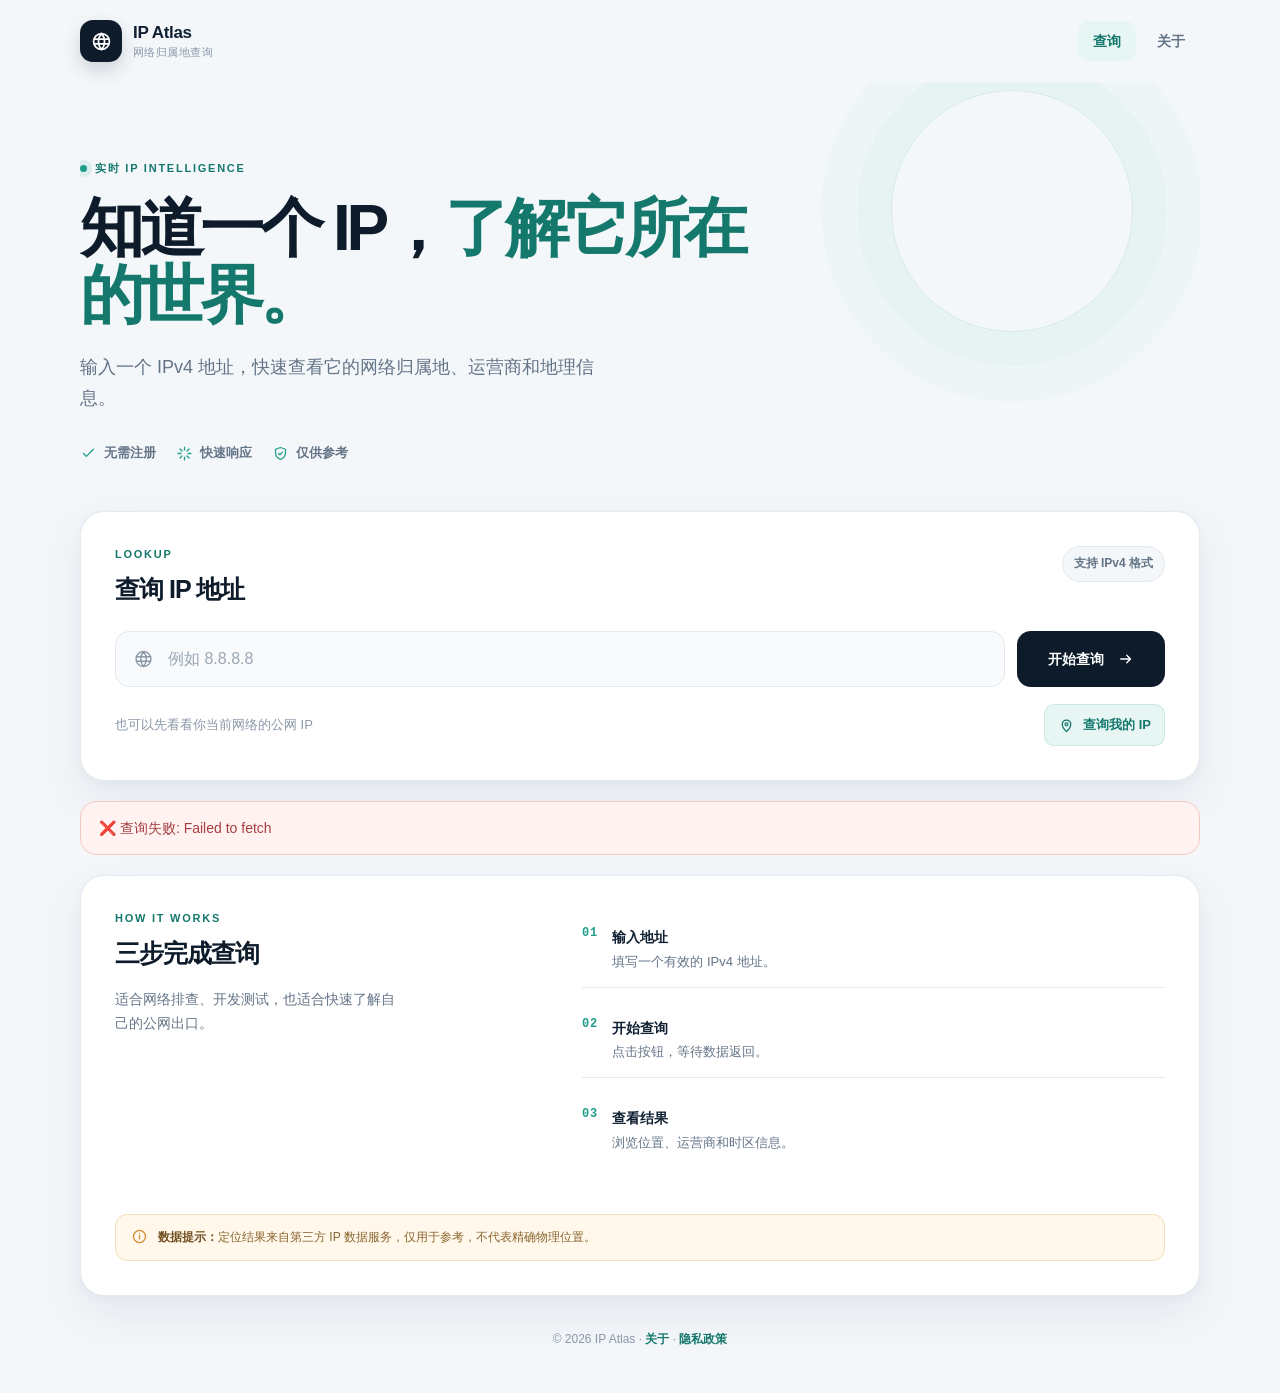
==== index.html @ 5613e7d4 "Redesign IP lookup UI" ====
<!DOCTYPE html>
<html lang="zh-CN">
<head>
    <meta charset="UTF-8">
    <meta name="viewport" content="width=device-width, initial-scale=1.0">
    <meta name="theme-color" content="#0d1b2a">
    <title>IP Atlas — IP归属地查询</title>
    <meta name="description" content="快速查询 IP 地址的国家、地区、城市、运营商、坐标和时区信息。">
    <link rel="stylesheet" href="css/style.css">
</head>
<body>
    <div class="page-shell">
        <nav class="top-nav" aria-label="主导航">
            <a class="brand" href="index.html" aria-label="IP Atlas 首页">
                <span class="brand-mark" aria-hidden="true">
                    <svg viewBox="0 0 24 24" fill="none" stroke="currentColor" stroke-width="1.8">
                        <circle cx="12" cy="12" r="8.25"></circle>
                        <path d="M3.9 9.5h16.2M3.9 14.5h16.2M12 3.75c2.1 2.2 3.15 4.95 3.15 8.25S14.1 18.05 12 20.25c-2.1-2.2-3.15-4.95-3.15-8.25S9.9 5.95 12 3.75Z"></path>
                    </svg>
                </span>
                <span class="brand-copy"><strong>IP Atlas</strong><small>网络归属地查询</small></span>
            </a>
            <div class="nav-links">
                <a href="index.html" class="active">查询</a>
                <a href="about.html">关于</a>
            </div>
        </nav>

        <main>
            <section class="hero" aria-labelledby="hero-title">
                <div class="eyebrow"><span class="eyebrow-dot"></span>实时 IP intelligence</div>
                <h1 id="hero-title">知道一个 IP，<span>了解它所在的世界。</span></h1>
                <p>输入一个 IPv4 地址，快速查看它的网络归属地、运营商和地理信息。</p>
                <div class="hero-meta" aria-label="服务特点">
                    <span><svg viewBox="0 0 24 24" aria-hidden="true"><path d="m5 12 4 4L19 6"></path></svg>无需注册</span>
                    <span><svg viewBox="0 0 24 24" aria-hidden="true"><path d="M12 3v4m0 10v4M3 12h4m10 0h4M5.64 5.64l2.83 2.83m7.06 7.06 2.83 2.83m0-12.72-2.83 2.83m-7.06 7.06-2.83 2.83"></path></svg>快速响应</span>
                    <span><svg viewBox="0 0 24 24" aria-hidden="true"><path d="M12 3.5 19 6v5.1c0 4.25-2.95 7.95-7 9.4-4.05-1.45-7-5.15-7-9.4V6l7-2.5Z"></path><path d="m9.25 12 1.8 1.8 3.7-3.7"></path></svg>仅供参考</span>
                </div>
            </section>

            <section class="search-card" aria-labelledby="search-title">
                <div class="card-heading">
                    <div>
                        <p class="section-kicker">LOOKUP</p>
                        <h2 id="search-title">查询 IP 地址</h2>
                    </div>
                    <span class="card-note">支持 IPv4 格式</span>
                </div>
                <form id="lookupForm" class="search-box" onsubmit="event.preventDefault(); queryIP();">
                    <label class="sr-only" for="ipInput">IP 地址</label>
                    <div class="input-wrap">
                        <svg viewBox="0 0 24 24" aria-hidden="true"><path d="M12 3.5a8.5 8.5 0 1 0 0 17 8.5 8.5 0 0 0 0-17Z"></path><path d="M3.9 9.5h16.2M3.9 14.5h16.2M12 3.75c2.1 2.2 3.15 4.95 3.15 8.25S14.1 18.05 12 20.25c-2.1-2.2-3.15-4.95-3.15-8.25S9.9 5.95 12 3.75Z"></path></svg>
                        <input type="text" id="ipInput" inputmode="decimal" placeholder="例如 8.8.8.8" autocomplete="off" spellcheck="false">
                    </div>
                    <button id="searchBtn" type="submit">
                        <span class="btn-text">开始查询</span>
                        <svg class="btn-arrow" viewBox="0 0 24 24" aria-hidden="true"><path d="M5 12h13m-5-5 5 5-5 5"></path></svg>
                    </button>
                </form>
                <div class="search-footer">
                    <span class="helper-text">也可以先看看你当前网络的公网 IP</span>
                    <button class="btn-secondary" type="button" onclick="queryMyIP()">
                        <svg viewBox="0 0 24 24" aria-hidden="true"><path d="M12 20.5s6-5.1 6-10.2a6 6 0 1 0-12 0c0 5.1 6 10.2 6 10.2Z"></path><circle cx="12" cy="10.3" r="2.1"></circle></svg>
                        查询我的 IP
                    </button>
                </div>
            </section>

            <div id="loading" class="loading" role="status" aria-live="polite" style="display: none;">
                <span class="loading-mark" aria-hidden="true"></span>
                <div><strong>正在获取 IP 信息</strong><p>通常只需要几秒钟</p></div>
            </div>

            <div id="error" class="error" role="alert" aria-live="assertive" style="display: none;"></div>

            <section id="ipInfo" class="ip-info" aria-labelledby="result-title" style="display: none;">
                <div class="info-header">
                    <div>
                        <p class="section-kicker">RESULT</p>
                        <h2 id="result-title"><span id="ipAddress"></span></h2>
                    </div>
                    <span id="ipType" class="ip-type"><span class="status-dot"></span></span>
                </div>

                <div class="info-grid">
                    <div class="info-item"><span class="info-label"><svg viewBox="0 0 24 24" aria-hidden="true"><path d="M12 20.5s6-5.1 6-10.2a6 6 0 1 0-12 0c0 5.1 6 10.2 6 10.2Z"></path><circle cx="12" cy="10.3" r="2.1"></circle></svg>国家 / 地区</span><span class="info-value" id="country"></span></div>
                    <div class="info-item"><span class="info-label"><svg viewBox="0 0 24 24" aria-hidden="true"><path d="M4 19.5h16M5.5 17V7.5L12 4l6.5 3.5V17M8.5 17v-4h7v4M8.5 9.5h.01M12 9.5h.01M15.5 9.5h.01"></path></svg>省份 / 州</span><span class="info-value" id="region"></span></div>
                    <div class="info-item"><span class="info-label"><svg viewBox="0 0 24 24" aria-hidden="true"><path d="M4 20V10l8-6 8 6v10M8 20v-5h8v5M9 10h.01M12 10h.01M15 10h.01"></path></svg>城市</span><span class="info-value" id="city"></span></div>
                    <div class="info-item"><span class="info-label"><svg viewBox="0 0 24 24" aria-hidden="true"><path d="M5 4.5h14v15H5zM8 8h8M8 12h8M8 16h4"></path></svg>邮政编码</span><span class="info-value" id="zip"></span></div>
                    <div class="info-item"><span class="info-label"><svg viewBox="0 0 24 24" aria-hidden="true"><path d="M4 18.5h16M6 15.5h12M8 12.5h8M10 9.5h4M12 5.5v-2"></path></svg>运营商</span><span class="info-value" id="isp"></span></div>
                    <div class="info-item"><span class="info-label"><svg viewBox="0 0 24 24" aria-hidden="true"><path d="M4 19.5h16M5.5 17V7.5L12 4l6.5 3.5V17M8.5 17v-4h7v4"></path></svg>组织 / AS</span><span class="info-value" id="org"></span></div>
                    <div class="info-item"><span class="info-label"><svg viewBox="0 0 24 24" aria-hidden="true"><circle cx="12" cy="12" r="8.5"></circle><path d="m12 7-2 6 6-2-4-4Z"></path></svg>经纬度</span><span class="info-value" id="location"></span></div>
                    <div class="info-item"><span class="info-label"><svg viewBox="0 0 24 24" aria-hidden="true"><circle cx="12" cy="12" r="8.5"></circle><path d="M12 7v5l3.5 2"></path></svg>时区</span><span class="info-value" id="timezone"></span></div>
                </div>

                <div class="map-container">
                    <div class="map-copy"><p class="section-kicker">LOCATION</p><h3>在地图上查看</h3><p>通过经纬度快速打开地图，了解大致位置。</p></div>
                    <div id="mapLink" class="map-link"></div>
                </div>
            </section>

            <section class="instructions" aria-labelledby="instructions-title">
                <div class="instructions-intro"><p class="section-kicker">HOW IT WORKS</p><h2 id="instructions-title">三步完成查询</h2><p>适合网络排查、开发测试，也适合快速了解自己的公网出口。</p></div>
                <ol class="steps-list">
                    <li><span>01</span><div><strong>输入地址</strong><p>填写一个有效的 IPv4 地址。</p></div></li>
                    <li><span>02</span><div><strong>开始查询</strong><p>点击按钮，等待数据返回。</p></div></li>
                    <li><span>03</span><div><strong>查看结果</strong><p>浏览位置、运营商和时区信息。</p></div></li>
                </ol>
                <div class="api-notice"><svg viewBox="0 0 24 24" aria-hidden="true"><circle cx="12" cy="12" r="8.5"></circle><path d="M12 10.5v5M12 7.5h.01"></path></svg><span><strong>数据提示：</strong>定位结果来自第三方 IP 数据服务，仅用于参考，不代表精确物理位置。</span></div>
            </section>
        </main>

        <footer>
            <p>© 2026 IP Atlas · <a href="about.html">关于</a> · <a href="privacy.html">隐私政策</a></p>
        </footer>
    </div>
    <script src="js/app.js"></script>
</body>
</html>
---- css/style.css ----
:root {
    --ink: #102133;
    --muted: #647487;
    --subtle: #8b98a8;
    --line: #e3e9ef;
    --surface: #ffffff;
    --canvas: #f4f7fa;
    --navy: #0d1b2a;
    --teal: #1f9d8b;
    --teal-dark: #14786d;
    --teal-soft: #e7f6f3;
    --amber: #d58b32;
    --shadow: 0 18px 45px rgba(24, 49, 72, 0.08), 0 2px 8px rgba(24, 49, 72, 0.03);
    --radius-lg: 24px;
    --radius-md: 16px;
}

* { box-sizing: border-box; margin: 0; padding: 0; }
html { scroll-behavior: smooth; }
body {
    min-width: 320px;
    min-height: 100vh;
    color: var(--ink);
    background: var(--canvas);
    font-family: Inter, ui-sans-serif, -apple-system, BlinkMacSystemFont, "Segoe UI", "PingFang SC", "Microsoft YaHei", sans-serif;
    font-size: 16px;
    line-height: 1.6;
    -webkit-font-smoothing: antialiased;
}
a { color: inherit; }
button, input { font: inherit; }
button { cursor: pointer; }
.page-shell { width: min(1120px, calc(100% - 40px)); margin: 0 auto; }

.top-nav { display: flex; align-items: center; justify-content: space-between; min-height: 82px; padding: 18px 0; }
.brand { display: inline-flex; align-items: center; gap: 11px; color: var(--ink); text-decoration: none; }
.brand-mark { display: grid; width: 42px; height: 42px; place-items: center; color: white; background: var(--navy); border-radius: 13px; box-shadow: 0 8px 18px rgba(13, 27, 42, .16); }
.brand-mark svg { width: 23px; height: 23px; }
.brand-copy { display: grid; line-height: 1.15; }
.brand-copy strong { font-size: 17px; letter-spacing: -.02em; }
.brand-copy small { margin-top: 4px; color: var(--subtle); font-size: 11px; letter-spacing: .04em; }
.nav-links { display: flex; align-items: center; gap: 6px; }
.nav-links a { padding: 9px 15px; color: var(--muted); border-radius: 10px; font-size: 14px; font-weight: 600; text-decoration: none; transition: color .2s ease, background .2s ease; }
.nav-links a:hover, .nav-links a:focus-visible { color: var(--ink); background: #e9eef3; }
.nav-links a.active { color: var(--teal-dark); background: var(--teal-soft); }
header { padding: 54px 0 18px; }
header h1 { max-width: 700px; color: var(--navy); font-size: clamp(34px, 5vw, 54px); font-weight: 750; letter-spacing: -.06em; line-height: 1.08; }
header .subtitle { margin-top: 14px; color: var(--muted); font-size: 17px; }

.hero { position: relative; padding: 72px 0 48px; overflow: hidden; }
.hero::after { position: absolute; z-index: -1; top: 8px; right: 6%; width: 240px; height: 240px; border: 1px solid rgba(31, 157, 139, .14); border-radius: 50%; box-shadow: 0 0 0 34px rgba(31, 157, 139, .035), 0 0 0 70px rgba(31, 157, 139, .025); content: ""; }
.eyebrow, .section-kicker { color: var(--teal-dark); font-size: 11px; font-weight: 800; letter-spacing: .16em; text-transform: uppercase; }
.eyebrow { display: inline-flex; align-items: center; gap: 8px; margin-bottom: 18px; }
.eyebrow-dot { width: 7px; height: 7px; background: var(--teal); border-radius: 50%; box-shadow: 0 0 0 5px rgba(31, 157, 139, .11); }
.hero h1 { max-width: 680px; color: var(--navy); font-size: clamp(38px, 5vw, 68px); font-weight: 750; letter-spacing: -.065em; line-height: 1.05; }
.hero h1 span { color: var(--teal-dark); }
.hero > p { max-width: 520px; margin-top: 22px; color: var(--muted); font-size: 18px; line-height: 1.75; }
.hero-meta { display: flex; flex-wrap: wrap; gap: 20px; margin-top: 28px; color: var(--muted); font-size: 13px; font-weight: 600; }
.hero-meta span { display: inline-flex; align-items: center; gap: 7px; }
.hero-meta svg, .info-label svg, .btn-secondary svg, .api-notice svg { width: 17px; height: 17px; fill: none; stroke: currentColor; stroke-linecap: round; stroke-linejoin: round; stroke-width: 1.8; }
.hero-meta svg { color: var(--teal); }

.search-card, .ip-info, .instructions, .content-section { background: var(--surface); border: 1px solid rgba(225, 232, 238, .9); border-radius: var(--radius-lg); box-shadow: var(--shadow); }
.search-card { padding: clamp(22px, 4vw, 34px); }
.card-heading { display: flex; align-items: flex-start; justify-content: space-between; gap: 20px; margin-bottom: 22px; }
.card-heading h2, .instructions h2 { margin-top: 5px; color: var(--navy); font-size: 25px; letter-spacing: -.04em; }
.card-note { padding: 7px 11px; color: var(--muted); background: var(--canvas); border: 1px solid var(--line); border-radius: 999px; font-size: 12px; font-weight: 600; white-space: nowrap; }
.search-box { display: flex; gap: 12px; }
.input-wrap { position: relative; flex: 1; }
.input-wrap svg { position: absolute; top: 50%; left: 18px; width: 21px; height: 21px; color: var(--subtle); fill: none; stroke: currentColor; stroke-linecap: round; stroke-linejoin: round; stroke-width: 1.6; transform: translateY(-50%); pointer-events: none; }
#ipInput { width: 100%; min-height: 56px; padding: 0 18px 0 52px; color: var(--ink); background: #f8fafc; border: 1px solid var(--line); border-radius: 14px; outline: none; font-size: 16px; transition: border-color .2s ease, box-shadow .2s ease, background .2s ease; }
#ipInput::placeholder { color: #9aa6b3; }
#ipInput:focus { background: white; border-color: var(--teal); box-shadow: 0 0 0 4px rgba(31, 157, 139, .13); }
button:focus-visible, a:focus-visible { outline: 3px solid rgba(31, 157, 139, .35); outline-offset: 3px; }
#searchBtn { display: inline-flex; min-width: 148px; min-height: 56px; align-items: center; justify-content: center; gap: 13px; padding: 0 20px; color: white; background: var(--navy); border: 0; border-radius: 14px; font-size: 14px; font-weight: 750; transition: background .2s ease, transform .2s ease, opacity .2s ease; }
#searchBtn:hover { background: #172e43; transform: translateY(-1px); }
#searchBtn:active { transform: translateY(0); }
#searchBtn:disabled { cursor: wait; opacity: .65; transform: none; }
.btn-arrow { width: 18px; height: 18px; fill: none; stroke: currentColor; stroke-linecap: round; stroke-linejoin: round; stroke-width: 1.8; }
.search-footer { display: flex; align-items: center; justify-content: space-between; gap: 16px; margin-top: 17px; }
.helper-text { color: var(--subtle); font-size: 13px; }
.btn-secondary { display: inline-flex; min-height: 42px; align-items: center; gap: 8px; padding: 0 13px; color: var(--teal-dark); background: var(--teal-soft); border: 1px solid rgba(31, 157, 139, .14); border-radius: 10px; font-size: 13px; font-weight: 750; transition: background .2s ease, transform .2s ease; }
.btn-secondary:hover { background: #d9f1ec; transform: translateY(-1px); }

.loading, .error { margin-top: 20px; border-radius: var(--radius-md); }
.loading { display: flex; align-items: center; justify-content: center; gap: 14px; min-height: 96px; padding: 20px; background: #eef8f6; border: 1px solid #d3eee9; color: var(--teal-dark); }
.loading strong { display: block; font-size: 14px; }
.loading p { margin-top: 2px; color: var(--muted); font-size: 12px; }
.loading-mark { width: 28px; height: 28px; border: 3px solid rgba(31, 157, 139, .2); border-top-color: var(--teal); border-radius: 50%; animation: spin .8s linear infinite; }
@keyframes spin { to { transform: rotate(360deg); } }
.error { padding: 15px 18px; color: #a63f42; background: #fff2f0; border: 1px solid #f5c8c3; font-size: 14px; }

.ip-info { margin-top: 20px; padding: clamp(22px, 4vw, 34px); animation: reveal .35s ease-out both; }
@keyframes reveal { from { opacity: 0; transform: translateY(8px); } to { opacity: 1; transform: translateY(0); } }
.info-header { display: flex; align-items: flex-end; justify-content: space-between; gap: 20px; padding-bottom: 22px; border-bottom: 1px solid var(--line); }
.info-header h2 { margin-top: 4px; color: var(--navy); font-family: ui-monospace, SFMono-Regular, Menlo, Consolas, monospace; font-size: clamp(24px, 4vw, 34px); letter-spacing: -.06em; }
.ip-type { display: inline-flex; align-items: center; gap: 7px; padding: 8px 12px; color: var(--teal-dark); background: var(--teal-soft); border: 1px solid #ccebe5; border-radius: 999px; font-size: 12px; font-weight: 800; white-space: nowrap; }
.status-dot { width: 7px; height: 7px; background: var(--teal); border-radius: 50%; }
.info-grid { display: grid; grid-template-columns: repeat(4, minmax(0, 1fr)); gap: 12px; margin-top: 24px; }
.info-item { min-width: 0; padding: 17px; background: #f8fafc; border: 1px solid #edf1f5; border-radius: 14px; transition: border-color .2s ease, transform .2s ease; }
.info-item:hover { border-color: #c9e5e0; transform: translateY(-2px); }
.info-label { display: flex; align-items: center; gap: 7px; color: var(--subtle); font-size: 12px; font-weight: 700; }
.info-label svg { width: 15px; height: 15px; color: var(--teal); }
.info-value { display: block; margin-top: 9px; overflow-wrap: anywhere; color: var(--ink); font-size: 14px; font-weight: 700; }
.map-container { display: flex; align-items: center; justify-content: space-between; gap: 24px; margin-top: 24px; padding-top: 24px; border-top: 1px solid var(--line); }
.map-copy h3 { margin-top: 5px; color: var(--navy); font-size: 18px; letter-spacing: -.03em; }
.map-copy > p:last-child { margin-top: 4px; color: var(--muted); font-size: 13px; }
.map-link { display: flex; flex-wrap: wrap; justify-content: flex-end; gap: 9px; }
.map-link p { width: 100%; color: var(--subtle); font-size: 12px; text-align: right; }
.map-link a { display: inline-flex; min-height: 40px; align-items: center; padding: 0 13px; color: var(--ink); background: #f2f5f8; border: 1px solid var(--line); border-radius: 10px; font-size: 13px; font-weight: 750; text-decoration: none; transition: background .2s ease, color .2s ease; }
.map-link a:hover { color: var(--teal-dark); background: var(--teal-soft); }

.instructions { display: grid; grid-template-columns: .85fr 1.15fr; gap: 36px; margin-top: 20px; padding: clamp(22px, 4vw, 34px); }
.instructions-intro > p:last-child { max-width: 280px; margin-top: 15px; color: var(--muted); font-size: 14px; line-height: 1.7; }
.steps-list { display: grid; gap: 13px; list-style: none; }
.steps-list li { display: flex; align-items: flex-start; gap: 14px; padding: 14px 0; border-bottom: 1px solid var(--line); }
.steps-list li:last-child { border-bottom: 0; }
.steps-list li > span { color: var(--teal); font-family: ui-monospace, monospace; font-size: 12px; font-weight: 800; letter-spacing: .08em; }
.steps-list strong { color: var(--ink); font-size: 14px; }
.steps-list p { margin-top: 2px; color: var(--muted); font-size: 13px; }
.api-notice { grid-column: 1 / -1; display: flex; align-items: flex-start; gap: 10px; margin-top: 10px; padding: 13px 15px; color: #8a642e; background: #fff8eb; border: 1px solid #f3dfb7; border-radius: 12px; font-size: 12px; }
.api-notice svg { flex: 0 0 auto; color: var(--amber); }
.api-notice strong { color: #72501f; }

footer { padding: 34px 0 44px; color: var(--subtle); font-size: 12px; text-align: center; }
footer p + p { margin-top: 4px; }
footer a, .content-section a { color: var(--teal-dark); font-weight: 700; text-decoration: none; }
footer a:hover, .content-section a:hover { text-decoration: underline; }

/* About and privacy pages share the same visual language. */
.content-section { margin-top: 34px; padding: clamp(24px, 5vw, 46px); }
.content-section p { margin-bottom: 13px; color: var(--muted); line-height: 1.85; }
.content-section h2 { margin: 34px 0 13px; color: var(--navy); font-size: 22px; letter-spacing: -.04em; }
.content-section h3 { margin: 20px 0 10px; color: var(--ink); font-size: 16px; }
.content-section h4 { color: var(--ink); font-size: 15px; }
.content-section ul { margin: 12px 0 18px 20px; color: var(--muted); }
.content-section li { margin: 8px 0; padding-left: 5px; line-height: 1.75; }
.content-section a { color: var(--teal-dark); }
.last-updated { display: inline-block; margin-bottom: 22px !important; padding: 7px 11px; color: var(--teal-dark) !important; background: var(--teal-soft); border-radius: 999px; font-size: 12px; }
.policy-section, .about-section { margin-bottom: 30px; }
.policy-notice, .disclaimer { margin: 18px 0; padding: 16px 18px; color: #72501f; background: #fff8eb; border: 1px solid #f3dfb7; border-radius: 14px; }
.policy-notice p, .disclaimer ul { margin: 0; color: inherit; }
.features-grid { display: grid; grid-template-columns: repeat(3, minmax(0, 1fr)); gap: 13px; margin: 20px 0; }
.feature-item { padding: 20px; background: #f8fafc; border: 1px solid #edf1f5; border-radius: 14px; transition: border-color .2s ease, transform .2s ease; }
.feature-item:hover { border-color: #c9e5e0; transform: translateY(-2px); }
.feature-icon { display: grid; width: 38px; height: 38px; place-items: center; margin-bottom: 14px; color: var(--teal-dark); background: var(--teal-soft); border-radius: 11px; font-size: 0; }
.feature-icon::before { width: 12px; height: 12px; border: 2px solid currentColor; border-radius: 50%; content: ""; }
.feature-item h3 { margin: 0 0 7px; color: var(--ink); }
.feature-item p { margin: 0; font-size: 13px; }
.use-cases { margin-left: 0 !important; list-style: none; }
.use-cases li { margin: 10px 0; padding: 13px 15px; background: #f8fafc; border: 1px solid #edf1f5; border-radius: 12px; }
.use-cases strong { color: var(--teal-dark); }
.changelog-item { padding: 17px; background: #f8fafc; border: 1px solid #edf1f5; border-left: 3px solid var(--teal); border-radius: 12px; }
.changelog-item h4 { margin-bottom: 8px; color: var(--teal-dark); }
.changelog-item ul { margin-bottom: 0; }
.back-link { margin-top: 32px; padding-top: 24px; border-top: 1px solid var(--line); text-align: center; }
.back-link a { display: inline-flex; min-height: 44px; align-items: center; padding: 0 16px; color: var(--teal-dark); background: var(--teal-soft); border-radius: 10px; font-size: 13px; font-weight: 750; }

.sr-only { position: absolute; width: 1px; height: 1px; padding: 0; margin: -1px; overflow: hidden; clip: rect(0, 0, 0, 0); white-space: nowrap; border: 0; }
@media (max-width: 860px) {
    .info-grid { grid-template-columns: repeat(2, minmax(0, 1fr)); }
    .instructions { grid-template-columns: 1fr; gap: 20px; }
    .instructions-intro > p:last-child { max-width: 520px; }
    .features-grid { grid-template-columns: repeat(2, minmax(0, 1fr)); }
}
@media (max-width: 620px) {
    .page-shell { width: min(100% - 28px, 520px); }
    .top-nav { min-height: 72px; }
    .nav-links a { padding: 8px 10px; font-size: 13px; }
    .hero { padding: 48px 0 32px; }
    .hero::after { right: -110px; top: 12px; }
    .hero h1 { font-size: clamp(37px, 12vw, 54px); }
    .hero > p { font-size: 16px; }
    .hero-meta { gap: 12px; font-size: 12px; }
    .card-heading, .search-footer, .map-container { align-items: flex-start; flex-direction: column; }
    .card-note { align-self: flex-start; }
    .search-box { flex-direction: column; }
    #searchBtn { width: 100%; }
    .search-footer { gap: 12px; }
    .btn-secondary { width: 100%; justify-content: center; }
    .info-header { align-items: flex-start; flex-direction: column; }
    .info-grid, .features-grid { grid-template-columns: 1fr; }
    .map-link { width: 100%; justify-content: flex-start; }
    .map-link p { text-align: left; }
    .map-link a { flex: 1; justify-content: center; }
    .content-section { margin-top: 20px; }
}
@media (prefers-reduced-motion: reduce) {
    *, *::before, *::after { scroll-behavior: auto !important; animation-duration: .01ms !important; transition-duration: .01ms !important; }
}
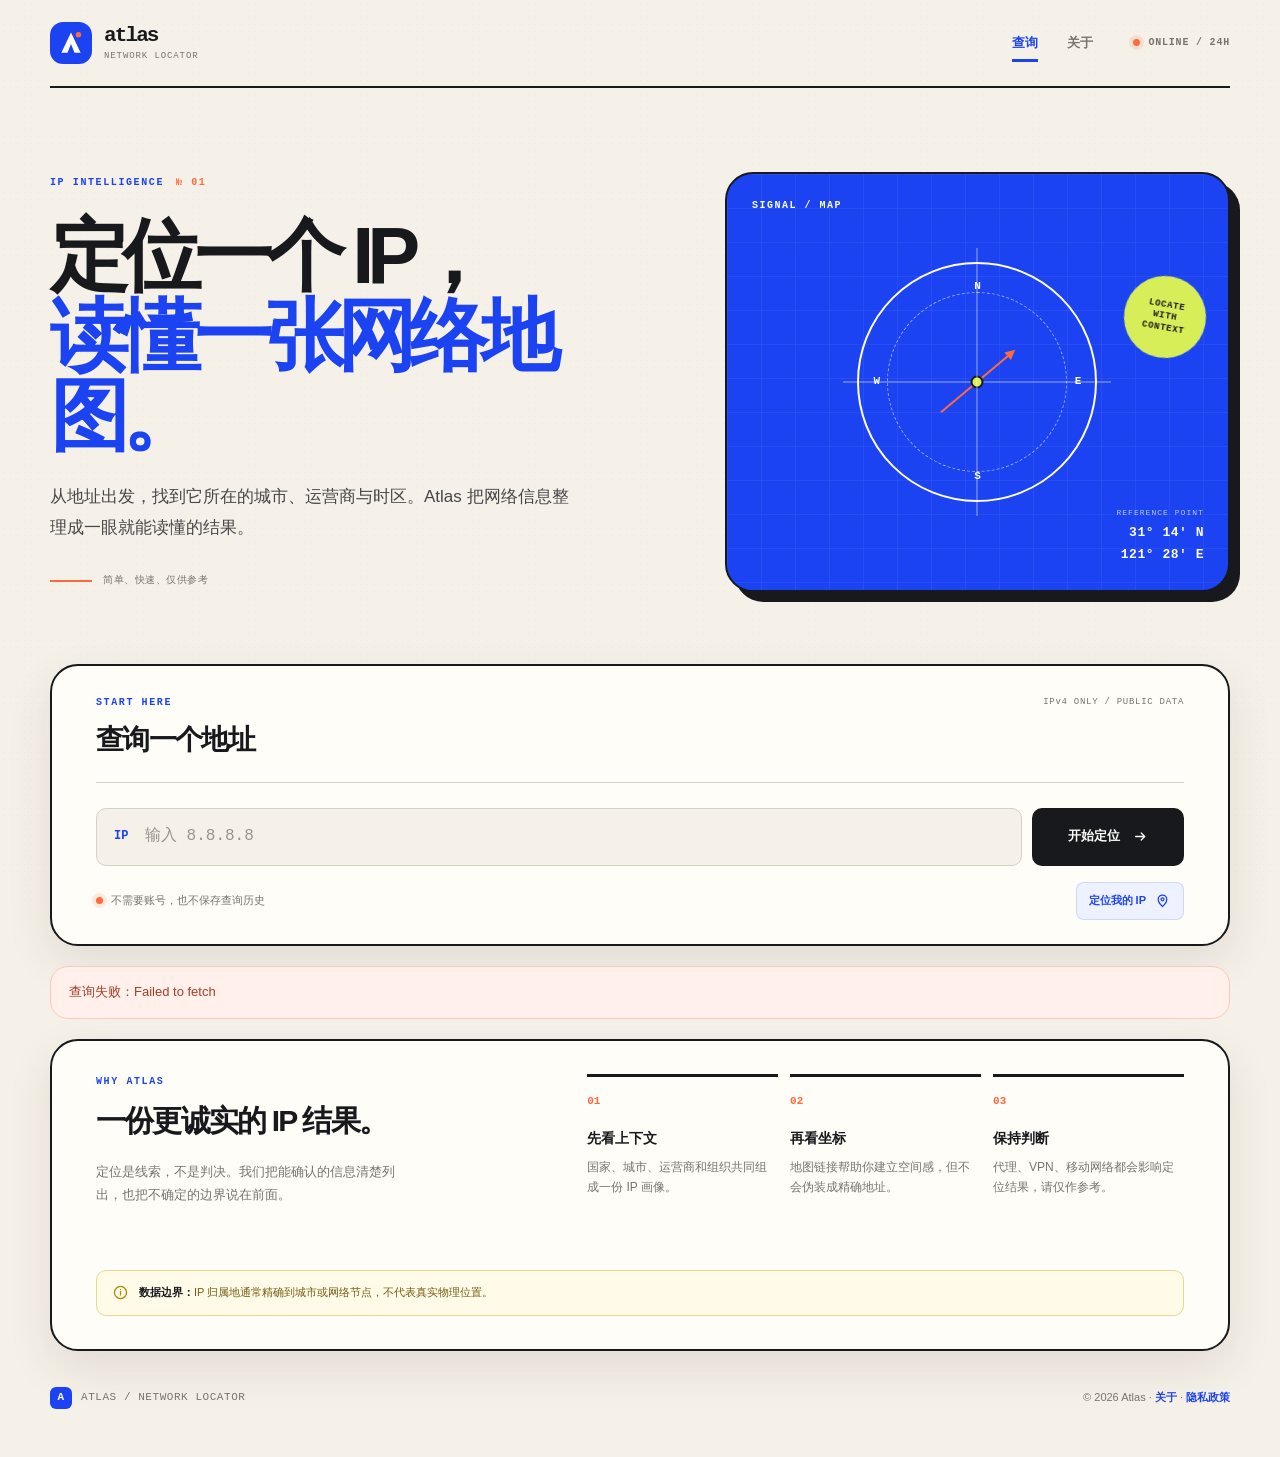
==== commit d5eb2714: "Refresh Atlas visual identity" ====
--- a/index.html
+++ b/index.html
@@ -3,116 +3,67 @@
 <head>
     <meta charset="UTF-8">
     <meta name="viewport" content="width=device-width, initial-scale=1.0">
-    <meta name="theme-color" content="#0d1b2a">
-    <title>IP Atlas — IP归属地查询</title>
-    <meta name="description" content="快速查询 IP 地址的国家、地区、城市、运营商、坐标和时区信息。">
+    <meta name="theme-color" content="#f6f1e8">
+    <title>Atlas — IP 归属地查询</title>
+    <meta name="description" content="快速查询 IP 地址的网络归属地、运营商、坐标与时区信息。">
+    <link rel="icon" href="favicon.svg" type="image/svg+xml">
     <link rel="stylesheet" href="css/style.css">
 </head>
 <body>
-    <div class="page-shell">
+    <div class="site-shell">
         <nav class="top-nav" aria-label="主导航">
-            <a class="brand" href="index.html" aria-label="IP Atlas 首页">
-                <span class="brand-mark" aria-hidden="true">
-                    <svg viewBox="0 0 24 24" fill="none" stroke="currentColor" stroke-width="1.8">
-                        <circle cx="12" cy="12" r="8.25"></circle>
-                        <path d="M3.9 9.5h16.2M3.9 14.5h16.2M12 3.75c2.1 2.2 3.15 4.95 3.15 8.25S14.1 18.05 12 20.25c-2.1-2.2-3.15-4.95-3.15-8.25S9.9 5.95 12 3.75Z"></path>
-                    </svg>
-                </span>
-                <span class="brand-copy"><strong>IP Atlas</strong><small>网络归属地查询</small></span>
+            <a class="brand" href="index.html" aria-label="Atlas 首页">
+                <span class="brand-mark" aria-hidden="true"><svg viewBox="0 0 48 48" fill="none"><rect width="48" height="48" rx="15" fill="currentColor"></rect><path d="m13 35 11-23 11 23h-7l-4-10-4 10h-7Z" fill="#fffdf8"></path><circle cx="32.5" cy="14.5" r="3.2" fill="#ff6a3d"></circle></svg></span>
+                <span class="brand-copy"><strong>atlas</strong><small>network locator</small></span>
             </a>
-            <div class="nav-links">
-                <a href="index.html" class="active">查询</a>
-                <a href="about.html">关于</a>
-            </div>
+            <div class="nav-right"><div class="nav-links"><a href="index.html" class="active">查询</a><a href="about.html">关于</a></div><span class="grid-tag"><span></span> ONLINE / 24H</span></div>
         </nav>
 
         <main>
-            <section class="hero" aria-labelledby="hero-title">
-                <div class="eyebrow"><span class="eyebrow-dot"></span>实时 IP intelligence</div>
-                <h1 id="hero-title">知道一个 IP，<span>了解它所在的世界。</span></h1>
-                <p>输入一个 IPv4 地址，快速查看它的网络归属地、运营商和地理信息。</p>
-                <div class="hero-meta" aria-label="服务特点">
-                    <span><svg viewBox="0 0 24 24" aria-hidden="true"><path d="m5 12 4 4L19 6"></path></svg>无需注册</span>
-                    <span><svg viewBox="0 0 24 24" aria-hidden="true"><path d="M12 3v4m0 10v4M3 12h4m10 0h4M5.64 5.64l2.83 2.83m7.06 7.06 2.83 2.83m0-12.72-2.83 2.83m-7.06 7.06-2.83 2.83"></path></svg>快速响应</span>
-                    <span><svg viewBox="0 0 24 24" aria-hidden="true"><path d="M12 3.5 19 6v5.1c0 4.25-2.95 7.95-7 9.4-4.05-1.45-7-5.15-7-9.4V6l7-2.5Z"></path><path d="m9.25 12 1.8 1.8 3.7-3.7"></path></svg>仅供参考</span>
+            <section class="hero-grid" aria-labelledby="hero-title">
+                <div class="hero-copy">
+                    <p class="eyebrow">IP INTELLIGENCE <span>№ 01</span></p>
+                    <h1 id="hero-title">定位一个 IP，<br><span>读懂一张网络地图。</span></h1>
+                    <p class="hero-lede">从地址出发，找到它所在的城市、运营商与时区。Atlas 把网络信息整理成一眼就能读懂的结果。</p>
+                    <div class="hero-signature"><span class="signature-line"></span><span>简单、快速、仅供参考</span></div>
+                </div>
+                <div class="hero-art" aria-hidden="true">
+                    <div class="art-label">SIGNAL / MAP</div>
+                    <div class="art-compass"><span class="compass-n">N</span><span class="compass-e">E</span><span class="compass-s">S</span><span class="compass-w">W</span><div class="compass-cross"></div><div class="compass-needle"></div><div class="compass-dot"></div></div>
+                    <div class="art-coordinate"><small>REFERENCE POINT</small><strong>31° 14' N</strong><strong>121° 28' E</strong></div>
+                    <div class="art-sticker">LOCATE<br>WITH<br>CONTEXT</div>
                 </div>
             </section>
 
-            <section class="search-card" aria-labelledby="search-title">
-                <div class="card-heading">
-                    <div>
-                        <p class="section-kicker">LOOKUP</p>
-                        <h2 id="search-title">查询 IP 地址</h2>
-                    </div>
-                    <span class="card-note">支持 IPv4 格式</span>
-                </div>
+            <section id="lookup" class="lookup-card" aria-labelledby="lookup-title">
+                <div class="lookup-card-head"><div><p class="section-kicker">START HERE</p><h2 id="lookup-title">查询一个地址</h2></div><span class="lookup-count">IPv4 ONLY / PUBLIC DATA</span></div>
                 <form id="lookupForm" class="search-box" onsubmit="event.preventDefault(); queryIP();">
                     <label class="sr-only" for="ipInput">IP 地址</label>
-                    <div class="input-wrap">
-                        <svg viewBox="0 0 24 24" aria-hidden="true"><path d="M12 3.5a8.5 8.5 0 1 0 0 17 8.5 8.5 0 0 0 0-17Z"></path><path d="M3.9 9.5h16.2M3.9 14.5h16.2M12 3.75c2.1 2.2 3.15 4.95 3.15 8.25S14.1 18.05 12 20.25c-2.1-2.2-3.15-4.95-3.15-8.25S9.9 5.95 12 3.75Z"></path></svg>
-                        <input type="text" id="ipInput" inputmode="decimal" placeholder="例如 8.8.8.8" autocomplete="off" spellcheck="false">
-                    </div>
-                    <button id="searchBtn" type="submit">
-                        <span class="btn-text">开始查询</span>
-                        <svg class="btn-arrow" viewBox="0 0 24 24" aria-hidden="true"><path d="M5 12h13m-5-5 5 5-5 5"></path></svg>
-                    </button>
+                    <div class="input-wrap"><span class="input-prefix">IP</span><input type="text" id="ipInput" inputmode="decimal" placeholder="输入 8.8.8.8" autocomplete="off" spellcheck="false"></div>
+                    <button id="searchBtn" type="submit"><span class="btn-text">开始定位</span><svg viewBox="0 0 24 24" aria-hidden="true"><path d="M5 12h13m-5-5 5 5-5 5"></path></svg></button>
                 </form>
-                <div class="search-footer">
-                    <span class="helper-text">也可以先看看你当前网络的公网 IP</span>
-                    <button class="btn-secondary" type="button" onclick="queryMyIP()">
-                        <svg viewBox="0 0 24 24" aria-hidden="true"><path d="M12 20.5s6-5.1 6-10.2a6 6 0 1 0-12 0c0 5.1 6 10.2 6 10.2Z"></path><circle cx="12" cy="10.3" r="2.1"></circle></svg>
-                        查询我的 IP
-                    </button>
-                </div>
+                <div class="lookup-foot"><span><span class="online-dot"></span> 不需要账号，也不保存查询历史</span><button class="btn-secondary" type="button" onclick="queryMyIP()">定位我的 IP <svg viewBox="0 0 24 24" aria-hidden="true"><path d="M12 20.5s6-5.1 6-10.2a6 6 0 1 0-12 0c0 5.1 6 10.2 6 10.2Z"></path><circle cx="12" cy="10.3" r="2.1"></circle></svg></button></div>
             </section>
 
-            <div id="loading" class="loading" role="status" aria-live="polite" style="display: none;">
-                <span class="loading-mark" aria-hidden="true"></span>
-                <div><strong>正在获取 IP 信息</strong><p>通常只需要几秒钟</p></div>
-            </div>
-
+            <div id="loading" class="loading" role="status" aria-live="polite" style="display: none;"><span class="loading-mark" aria-hidden="true"></span><div><strong>正在定位网络节点</strong><p>Atlas 正在读取公开 IP 数据…</p></div></div>
             <div id="error" class="error" role="alert" aria-live="assertive" style="display: none;"></div>
 
-            <section id="ipInfo" class="ip-info" aria-labelledby="result-title" style="display: none;">
-                <div class="info-header">
-                    <div>
-                        <p class="section-kicker">RESULT</p>
-                        <h2 id="result-title"><span id="ipAddress"></span></h2>
-                    </div>
-                    <span id="ipType" class="ip-type"><span class="status-dot"></span></span>
+            <section id="ipInfo" class="result-card" aria-labelledby="result-title" style="display: none;">
+                <div class="result-card-top"><span class="section-kicker">FOUND / 01</span><span class="result-label">LOCATION REPORT</span></div>
+                <div class="result-heading"><div><p class="section-kicker">IDENTIFIED IP</p><h2 id="result-title"><span id="ipAddress"></span></h2></div><span id="ipType" class="ip-type"><span class="status-dot"></span></span></div>
+                <div class="result-layout">
+                    <div class="location-block"><span class="data-label">PRIMARY LOCATION</span><div class="location-main"><span class="pin-icon"><svg viewBox="0 0 24 24" aria-hidden="true"><path d="M12 20.5s6-5.1 6-10.2a6 6 0 1 0-12 0c0 5.1 6 10.2 6 10.2Z"></path><circle cx="12" cy="10.3" r="2.1"></circle></svg></span><div><strong id="city"></strong><span><span id="region"></span><i>/</i><span id="country"></span></span></div></div><div class="location-coordinates"><span>COORDINATES</span><strong id="location"></strong></div></div>
+                    <div class="data-tile"><span class="data-label">POSTAL CODE</span><strong id="zip"></strong><small>邮政编码</small></div>
+                    <div class="data-tile"><span class="data-label">TIMEZONE</span><strong id="timezone"></strong><small>所在时区</small></div>
+                    <div class="network-block"><span class="data-label">NETWORK IDENTITY</span><div><span>ISP</span><strong id="isp"></strong></div><div><span>ORG / AS</span><strong id="org"></strong></div></div>
                 </div>
-
-                <div class="info-grid">
-                    <div class="info-item"><span class="info-label"><svg viewBox="0 0 24 24" aria-hidden="true"><path d="M12 20.5s6-5.1 6-10.2a6 6 0 1 0-12 0c0 5.1 6 10.2 6 10.2Z"></path><circle cx="12" cy="10.3" r="2.1"></circle></svg>国家 / 地区</span><span class="info-value" id="country"></span></div>
-                    <div class="info-item"><span class="info-label"><svg viewBox="0 0 24 24" aria-hidden="true"><path d="M4 19.5h16M5.5 17V7.5L12 4l6.5 3.5V17M8.5 17v-4h7v4M8.5 9.5h.01M12 9.5h.01M15.5 9.5h.01"></path></svg>省份 / 州</span><span class="info-value" id="region"></span></div>
-                    <div class="info-item"><span class="info-label"><svg viewBox="0 0 24 24" aria-hidden="true"><path d="M4 20V10l8-6 8 6v10M8 20v-5h8v5M9 10h.01M12 10h.01M15 10h.01"></path></svg>城市</span><span class="info-value" id="city"></span></div>
-                    <div class="info-item"><span class="info-label"><svg viewBox="0 0 24 24" aria-hidden="true"><path d="M5 4.5h14v15H5zM8 8h8M8 12h8M8 16h4"></path></svg>邮政编码</span><span class="info-value" id="zip"></span></div>
-                    <div class="info-item"><span class="info-label"><svg viewBox="0 0 24 24" aria-hidden="true"><path d="M4 18.5h16M6 15.5h12M8 12.5h8M10 9.5h4M12 5.5v-2"></path></svg>运营商</span><span class="info-value" id="isp"></span></div>
-                    <div class="info-item"><span class="info-label"><svg viewBox="0 0 24 24" aria-hidden="true"><path d="M4 19.5h16M5.5 17V7.5L12 4l6.5 3.5V17M8.5 17v-4h7v4"></path></svg>组织 / AS</span><span class="info-value" id="org"></span></div>
-                    <div class="info-item"><span class="info-label"><svg viewBox="0 0 24 24" aria-hidden="true"><circle cx="12" cy="12" r="8.5"></circle><path d="m12 7-2 6 6-2-4-4Z"></path></svg>经纬度</span><span class="info-value" id="location"></span></div>
-                    <div class="info-item"><span class="info-label"><svg viewBox="0 0 24 24" aria-hidden="true"><circle cx="12" cy="12" r="8.5"></circle><path d="M12 7v5l3.5 2"></path></svg>时区</span><span class="info-value" id="timezone"></span></div>
-                </div>
-
-                <div class="map-container">
-                    <div class="map-copy"><p class="section-kicker">LOCATION</p><h3>在地图上查看</h3><p>通过经纬度快速打开地图，了解大致位置。</p></div>
-                    <div id="mapLink" class="map-link"></div>
-                </div>
+                <div class="map-row"><div><span class="data-label">OPEN MAP</span><h3>把结果放回地图</h3><p>通过坐标查看它所在的大致区域。</p></div><div id="mapLink" class="map-link"></div></div>
             </section>
 
-            <section class="instructions" aria-labelledby="instructions-title">
-                <div class="instructions-intro"><p class="section-kicker">HOW IT WORKS</p><h2 id="instructions-title">三步完成查询</h2><p>适合网络排查、开发测试，也适合快速了解自己的公网出口。</p></div>
-                <ol class="steps-list">
-                    <li><span>01</span><div><strong>输入地址</strong><p>填写一个有效的 IPv4 地址。</p></div></li>
-                    <li><span>02</span><div><strong>开始查询</strong><p>点击按钮，等待数据返回。</p></div></li>
-                    <li><span>03</span><div><strong>查看结果</strong><p>浏览位置、运营商和时区信息。</p></div></li>
-                </ol>
-                <div class="api-notice"><svg viewBox="0 0 24 24" aria-hidden="true"><circle cx="12" cy="12" r="8.5"></circle><path d="M12 10.5v5M12 7.5h.01"></path></svg><span><strong>数据提示：</strong>定位结果来自第三方 IP 数据服务，仅用于参考，不代表精确物理位置。</span></div>
-            </section>
+            <section class="guide-section" aria-labelledby="guide-title"><div class="guide-intro"><p class="section-kicker">WHY ATLAS</p><h2 id="guide-title">一份更诚实的 IP 结果。</h2><p>定位是线索，不是判决。我们把能确认的信息清楚列出，也把不确定的边界说在前面。</p></div><div class="guide-list"><div><span>01</span><strong>先看上下文</strong><p>国家、城市、运营商和组织共同组成一份 IP 画像。</p></div><div><span>02</span><strong>再看坐标</strong><p>地图链接帮助你建立空间感，但不会伪装成精确地址。</p></div><div><span>03</span><strong>保持判断</strong><p>代理、VPN、移动网络都会影响定位结果，请仅作参考。</p></div></div><div class="data-notice"><svg viewBox="0 0 24 24" aria-hidden="true"><circle cx="12" cy="12" r="8.5"></circle><path d="M12 10.5v5M12 7.5h.01"></path></svg><span><strong>数据边界：</strong>IP 归属地通常精确到城市或网络节点，不代表真实物理位置。</span></div></section>
         </main>
 
-        <footer>
-            <p>© 2026 IP Atlas · <a href="about.html">关于</a> · <a href="privacy.html">隐私政策</a></p>
-        </footer>
+        <footer><div class="footer-mark"><span>A</span> atlas / network locator</div><p>© 2026 Atlas · <a href="about.html">关于</a> · <a href="privacy.html">隐私政策</a></p></footer>
     </div>
     <script src="js/app.js"></script>
 </body>
--- a/css/style.css
+++ b/css/style.css
@@ -1,18 +1,19 @@
 :root {
-    --ink: #102133;
-    --muted: #647487;
-    --subtle: #8b98a8;
-    --line: #e3e9ef;
-    --surface: #ffffff;
-    --canvas: #f4f7fa;
-    --navy: #0d1b2a;
-    --teal: #1f9d8b;
-    --teal-dark: #14786d;
-    --teal-soft: #e7f6f3;
-    --amber: #d58b32;
-    --shadow: 0 18px 45px rgba(24, 49, 72, 0.08), 0 2px 8px rgba(24, 49, 72, 0.03);
-    --radius-lg: 24px;
-    --radius-md: 16px;
+    --paper: #f6f1e8;
+    --paper-deep: #ebe4d7;
+    --white: #fffdf8;
+    --ink: #17191d;
+    --ink-soft: #45464a;
+    --muted: #77746e;
+    --line: #d6cfc2;
+    --blue: #1b43f2;
+    --blue-dark: #1233c8;
+    --orange: #ff6a3d;
+    --lime: #d7ee58;
+    --shadow: 0 18px 45px rgba(48, 43, 35, .1);
+    --radius-xl: 28px;
+    --radius-lg: 18px;
+    --radius-md: 11px;
 }
 
 * { box-sizing: border-box; margin: 0; padding: 0; }
@@ -21,169 +22,226 @@
     min-width: 320px;
     min-height: 100vh;
     color: var(--ink);
-    background: var(--canvas);
+    background: var(--paper);
     font-family: Inter, ui-sans-serif, -apple-system, BlinkMacSystemFont, "Segoe UI", "PingFang SC", "Microsoft YaHei", sans-serif;
     font-size: 16px;
     line-height: 1.6;
     -webkit-font-smoothing: antialiased;
 }
+body::before {
+    position: fixed;
+    z-index: -1;
+    inset: 0;
+    opacity: .38;
+    background-image: radial-gradient(rgba(23, 25, 29, .08) .6px, transparent .7px);
+    background-size: 7px 7px;
+    content: "";
+    pointer-events: none;
+}
 a { color: inherit; }
 button, input { font: inherit; }
 button { cursor: pointer; }
-.page-shell { width: min(1120px, calc(100% - 40px)); margin: 0 auto; }
-
-.top-nav { display: flex; align-items: center; justify-content: space-between; min-height: 82px; padding: 18px 0; }
-.brand { display: inline-flex; align-items: center; gap: 11px; color: var(--ink); text-decoration: none; }
-.brand-mark { display: grid; width: 42px; height: 42px; place-items: center; color: white; background: var(--navy); border-radius: 13px; box-shadow: 0 8px 18px rgba(13, 27, 42, .16); }
-.brand-mark svg { width: 23px; height: 23px; }
-.brand-copy { display: grid; line-height: 1.15; }
-.brand-copy strong { font-size: 17px; letter-spacing: -.02em; }
-.brand-copy small { margin-top: 4px; color: var(--subtle); font-size: 11px; letter-spacing: .04em; }
-.nav-links { display: flex; align-items: center; gap: 6px; }
-.nav-links a { padding: 9px 15px; color: var(--muted); border-radius: 10px; font-size: 14px; font-weight: 600; text-decoration: none; transition: color .2s ease, background .2s ease; }
-.nav-links a:hover, .nav-links a:focus-visible { color: var(--ink); background: #e9eef3; }
-.nav-links a.active { color: var(--teal-dark); background: var(--teal-soft); }
-header { padding: 54px 0 18px; }
-header h1 { max-width: 700px; color: var(--navy); font-size: clamp(34px, 5vw, 54px); font-weight: 750; letter-spacing: -.06em; line-height: 1.08; }
-header .subtitle { margin-top: 14px; color: var(--muted); font-size: 17px; }
-
-.hero { position: relative; padding: 72px 0 48px; overflow: hidden; }
-.hero::after { position: absolute; z-index: -1; top: 8px; right: 6%; width: 240px; height: 240px; border: 1px solid rgba(31, 157, 139, .14); border-radius: 50%; box-shadow: 0 0 0 34px rgba(31, 157, 139, .035), 0 0 0 70px rgba(31, 157, 139, .025); content: ""; }
-.eyebrow, .section-kicker { color: var(--teal-dark); font-size: 11px; font-weight: 800; letter-spacing: .16em; text-transform: uppercase; }
-.eyebrow { display: inline-flex; align-items: center; gap: 8px; margin-bottom: 18px; }
-.eyebrow-dot { width: 7px; height: 7px; background: var(--teal); border-radius: 50%; box-shadow: 0 0 0 5px rgba(31, 157, 139, .11); }
-.hero h1 { max-width: 680px; color: var(--navy); font-size: clamp(38px, 5vw, 68px); font-weight: 750; letter-spacing: -.065em; line-height: 1.05; }
-.hero h1 span { color: var(--teal-dark); }
-.hero > p { max-width: 520px; margin-top: 22px; color: var(--muted); font-size: 18px; line-height: 1.75; }
-.hero-meta { display: flex; flex-wrap: wrap; gap: 20px; margin-top: 28px; color: var(--muted); font-size: 13px; font-weight: 600; }
-.hero-meta span { display: inline-flex; align-items: center; gap: 7px; }
-.hero-meta svg, .info-label svg, .btn-secondary svg, .api-notice svg { width: 17px; height: 17px; fill: none; stroke: currentColor; stroke-linecap: round; stroke-linejoin: round; stroke-width: 1.8; }
-.hero-meta svg { color: var(--teal); }
-
-.search-card, .ip-info, .instructions, .content-section { background: var(--surface); border: 1px solid rgba(225, 232, 238, .9); border-radius: var(--radius-lg); box-shadow: var(--shadow); }
-.search-card { padding: clamp(22px, 4vw, 34px); }
-.card-heading { display: flex; align-items: flex-start; justify-content: space-between; gap: 20px; margin-bottom: 22px; }
-.card-heading h2, .instructions h2 { margin-top: 5px; color: var(--navy); font-size: 25px; letter-spacing: -.04em; }
-.card-note { padding: 7px 11px; color: var(--muted); background: var(--canvas); border: 1px solid var(--line); border-radius: 999px; font-size: 12px; font-weight: 600; white-space: nowrap; }
-.search-box { display: flex; gap: 12px; }
+.site-shell { width: min(1180px, calc(100% - 48px)); margin: 0 auto; }
+
+.top-nav { display: flex; min-height: 88px; align-items: center; justify-content: space-between; border-bottom: 2px solid var(--ink); }
+.brand { display: inline-flex; align-items: center; gap: 12px; color: var(--ink); text-decoration: none; }
+.brand-mark { display: grid; width: 42px; height: 42px; place-items: center; color: var(--blue); }
+.brand-mark svg { width: 42px; height: 42px; }
+.brand-copy { display: grid; line-height: 1; }
+.brand-copy strong { font-family: ui-monospace, SFMono-Regular, Menlo, Consolas, monospace; font-size: 21px; font-weight: 900; letter-spacing: -.09em; text-transform: lowercase; }
+.brand-copy small { margin-top: 6px; color: var(--muted); font-family: ui-monospace, monospace; font-size: 9px; letter-spacing: .1em; text-transform: uppercase; }
+.nav-right { display: flex; align-items: center; gap: 28px; }
+.nav-links { display: flex; gap: 5px; }
+.nav-links a { position: relative; padding: 9px 12px; color: var(--muted); border-radius: 7px; font-size: 13px; font-weight: 700; text-decoration: none; transition: color .2s ease, background .2s ease; }
+.nav-links a:hover, .nav-links a:focus-visible { color: var(--ink); background: rgba(27, 67, 242, .08); }
+.nav-links a.active { color: var(--blue); }
+.nav-links a.active::after { position: absolute; right: 12px; bottom: 0; left: 12px; height: 3px; background: var(--blue); content: ""; }
+.grid-tag { display: inline-flex; align-items: center; gap: 8px; color: var(--muted); font-family: ui-monospace, monospace; font-size: 10px; font-weight: 700; letter-spacing: .08em; }
+.grid-tag > span, .online-dot { display: inline-block; width: 7px; height: 7px; background: var(--orange); border-radius: 50%; box-shadow: 0 0 0 4px rgba(255, 106, 61, .14); }
+
+.hero-grid { display: grid; grid-template-columns: minmax(0, 1.08fr) minmax(360px, .92fr); gap: 82px; align-items: center; padding: 84px 0 72px; }
+.eyebrow, .section-kicker, .data-label { color: var(--blue); font-family: ui-monospace, SFMono-Regular, Menlo, Consolas, monospace; font-size: 10px; font-weight: 800; letter-spacing: .16em; text-transform: uppercase; }
+.eyebrow { display: flex; align-items: center; gap: 12px; margin-bottom: 25px; }
+.eyebrow span { color: var(--orange); }
+.hero-copy h1 { max-width: 680px; font-size: clamp(44px, 6.2vw, 82px); font-weight: 850; letter-spacing: -.09em; line-height: 1.01; }
+.hero-copy h1 span { color: var(--blue); }
+.hero-lede { max-width: 520px; margin-top: 26px; color: var(--ink-soft); font-size: 17px; line-height: 1.8; }
+.hero-signature { display: flex; align-items: center; gap: 11px; margin-top: 30px; color: var(--muted); font-family: ui-monospace, monospace; font-size: 10px; letter-spacing: .05em; }
+.signature-line { width: 42px; height: 2px; background: var(--orange); }
+
+.hero-art { position: relative; min-height: 420px; overflow: hidden; background: var(--blue); border: 2px solid var(--ink); border-radius: var(--radius-xl); box-shadow: 10px 10px 0 var(--ink); }
+.hero-art::before { position: absolute; inset: 0; opacity: .23; background-image: linear-gradient(rgba(255, 253, 248, .23) 1px, transparent 1px), linear-gradient(90deg, rgba(255, 253, 248, .23) 1px, transparent 1px); background-size: 34px 34px; content: ""; }
+.art-label { position: absolute; top: 24px; left: 25px; color: var(--white); font-family: ui-monospace, monospace; font-size: 10px; font-weight: 800; letter-spacing: .15em; }
+.art-compass { position: absolute; top: 50%; left: 50%; width: 240px; height: 240px; border: 2px solid var(--white); border-radius: 50%; transform: translate(-50%, -50%); }
+.art-compass::before, .art-compass::after { position: absolute; top: 50%; left: 50%; width: 268px; height: 1px; background: rgba(255, 253, 248, .55); content: ""; transform: translate(-50%, -50%); }
+.art-compass::after { transform: translate(-50%, -50%) rotate(90deg); }
+.compass-n, .compass-e, .compass-s, .compass-w { position: absolute; color: var(--white); font-family: ui-monospace, monospace; font-size: 11px; font-weight: 800; }
+.compass-n { top: 14px; left: 50%; transform: translateX(-50%); }
+.compass-e { top: 50%; right: 14px; transform: translateY(-50%); }
+.compass-s { bottom: 14px; left: 50%; transform: translateX(-50%); }
+.compass-w { top: 50%; left: 14px; transform: translateY(-50%); }
+.compass-cross { position: absolute; inset: 28px; border: 1px dashed rgba(255, 253, 248, .55); border-radius: 50%; }
+.compass-needle { position: absolute; top: 50%; left: 50%; width: 94px; height: 2px; background: var(--orange); transform: translate(-50%, -50%) rotate(-40deg); transform-origin: center; }
+.compass-needle::after { position: absolute; right: -3px; top: -4px; width: 0; height: 0; border-top: 5px solid transparent; border-bottom: 5px solid transparent; border-left: 10px solid var(--orange); content: ""; }
+.compass-dot { position: absolute; top: 50%; left: 50%; width: 13px; height: 13px; background: var(--lime); border: 2px solid var(--ink); border-radius: 50%; transform: translate(-50%, -50%); }
+.art-coordinate { position: absolute; right: 24px; bottom: 24px; display: grid; gap: 1px; color: var(--white); font-family: ui-monospace, monospace; text-align: right; }
+.art-coordinate small { margin-bottom: 3px; color: rgba(255, 253, 248, .7); font-size: 8px; letter-spacing: .13em; }
+.art-coordinate strong { font-size: 13px; letter-spacing: .04em; }
+.art-sticker { position: absolute; top: 102px; right: 22px; display: grid; width: 82px; height: 82px; place-content: center; color: var(--ink); background: var(--lime); border-radius: 50%; font-family: ui-monospace, monospace; font-size: 9px; font-weight: 900; letter-spacing: .08em; line-height: 1.25; text-align: center; transform: rotate(10deg); }
+
+.lookup-card, .result-card, .guide-section, .content-section { background: var(--white); border: 2px solid var(--ink); border-radius: var(--radius-xl); box-shadow: var(--shadow); }
+.lookup-card { padding: 29px clamp(22px, 4vw, 44px) 24px; }
+.lookup-card-head { display: flex; align-items: flex-start; justify-content: space-between; gap: 18px; padding-bottom: 19px; border-bottom: 1px solid var(--line); }
+.lookup-card h2, .guide-intro h2 { margin-top: 7px; color: var(--ink); font-size: 28px; letter-spacing: -.06em; }
+.lookup-count { color: var(--muted); font-family: ui-monospace, monospace; font-size: 9px; letter-spacing: .08em; }
+.search-box { display: flex; gap: 10px; margin-top: 25px; }
 .input-wrap { position: relative; flex: 1; }
-.input-wrap svg { position: absolute; top: 50%; left: 18px; width: 21px; height: 21px; color: var(--subtle); fill: none; stroke: currentColor; stroke-linecap: round; stroke-linejoin: round; stroke-width: 1.6; transform: translateY(-50%); pointer-events: none; }
-#ipInput { width: 100%; min-height: 56px; padding: 0 18px 0 52px; color: var(--ink); background: #f8fafc; border: 1px solid var(--line); border-radius: 14px; outline: none; font-size: 16px; transition: border-color .2s ease, box-shadow .2s ease, background .2s ease; }
-#ipInput::placeholder { color: #9aa6b3; }
-#ipInput:focus { background: white; border-color: var(--teal); box-shadow: 0 0 0 4px rgba(31, 157, 139, .13); }
-button:focus-visible, a:focus-visible { outline: 3px solid rgba(31, 157, 139, .35); outline-offset: 3px; }
-#searchBtn { display: inline-flex; min-width: 148px; min-height: 56px; align-items: center; justify-content: center; gap: 13px; padding: 0 20px; color: white; background: var(--navy); border: 0; border-radius: 14px; font-size: 14px; font-weight: 750; transition: background .2s ease, transform .2s ease, opacity .2s ease; }
-#searchBtn:hover { background: #172e43; transform: translateY(-1px); }
+.input-prefix { position: absolute; top: 50%; left: 18px; color: var(--blue); font-family: ui-monospace, monospace; font-size: 12px; font-weight: 900; transform: translateY(-50%); }
+#ipInput { width: 100%; min-height: 58px; padding: 0 18px 0 48px; color: var(--ink); background: var(--paper); border: 1px solid var(--line); border-radius: 10px; outline: none; font-family: ui-monospace, monospace; font-size: 16px; transition: border-color .2s ease, box-shadow .2s ease, background .2s ease; }
+#ipInput::placeholder { color: #99938a; }
+#ipInput:focus { background: var(--white); border-color: var(--blue); box-shadow: 0 0 0 4px rgba(27, 67, 242, .12); }
+#searchBtn { display: inline-flex; min-width: 152px; min-height: 58px; align-items: center; justify-content: center; gap: 12px; padding: 0 20px; color: var(--white); background: var(--ink); border: 0; border-radius: 10px; font-size: 13px; font-weight: 800; transition: background .2s ease, transform .2s ease; }
+#searchBtn:hover { background: var(--blue); transform: translateY(-2px); }
 #searchBtn:active { transform: translateY(0); }
-#searchBtn:disabled { cursor: wait; opacity: .65; transform: none; }
-.btn-arrow { width: 18px; height: 18px; fill: none; stroke: currentColor; stroke-linecap: round; stroke-linejoin: round; stroke-width: 1.8; }
-.search-footer { display: flex; align-items: center; justify-content: space-between; gap: 16px; margin-top: 17px; }
-.helper-text { color: var(--subtle); font-size: 13px; }
-.btn-secondary { display: inline-flex; min-height: 42px; align-items: center; gap: 8px; padding: 0 13px; color: var(--teal-dark); background: var(--teal-soft); border: 1px solid rgba(31, 157, 139, .14); border-radius: 10px; font-size: 13px; font-weight: 750; transition: background .2s ease, transform .2s ease; }
-.btn-secondary:hover { background: #d9f1ec; transform: translateY(-1px); }
-
-.loading, .error { margin-top: 20px; border-radius: var(--radius-md); }
-.loading { display: flex; align-items: center; justify-content: center; gap: 14px; min-height: 96px; padding: 20px; background: #eef8f6; border: 1px solid #d3eee9; color: var(--teal-dark); }
-.loading strong { display: block; font-size: 14px; }
-.loading p { margin-top: 2px; color: var(--muted); font-size: 12px; }
-.loading-mark { width: 28px; height: 28px; border: 3px solid rgba(31, 157, 139, .2); border-top-color: var(--teal); border-radius: 50%; animation: spin .8s linear infinite; }
+#searchBtn:disabled { cursor: wait; opacity: .6; transform: none; }
+#searchBtn svg, .btn-secondary svg, .data-notice svg, .map-link svg { width: 17px; height: 17px; fill: none; stroke: currentColor; stroke-linecap: round; stroke-linejoin: round; stroke-width: 1.8; }
+.lookup-foot { display: flex; align-items: center; justify-content: space-between; gap: 15px; margin-top: 16px; color: var(--muted); font-size: 11px; }
+.lookup-foot > span { display: inline-flex; align-items: center; gap: 8px; }
+.btn-secondary { display: inline-flex; min-height: 38px; align-items: center; gap: 8px; padding: 0 12px; color: var(--blue); background: #eef1ff; border: 1px solid rgba(27, 67, 242, .15); border-radius: 8px; font-size: 11px; font-weight: 800; transition: background .2s ease, color .2s ease; }
+.btn-secondary:hover { color: var(--white); background: var(--blue); }
+
+.loading, .error { margin-top: 20px; border-radius: var(--radius-lg); }
+.loading { display: flex; min-height: 90px; align-items: center; justify-content: center; gap: 14px; padding: 20px; color: var(--blue); background: #eef1ff; border: 1px solid #c9d1ff; }
+.loading strong { display: block; font-size: 13px; }
+.loading p { margin-top: 2px; color: var(--muted); font-size: 11px; }
+.loading-mark { width: 24px; height: 24px; border: 3px solid rgba(27, 67, 242, .18); border-top-color: var(--blue); border-radius: 50%; animation: spin .8s linear infinite; }
 @keyframes spin { to { transform: rotate(360deg); } }
-.error { padding: 15px 18px; color: #a63f42; background: #fff2f0; border: 1px solid #f5c8c3; font-size: 14px; }
-
-.ip-info { margin-top: 20px; padding: clamp(22px, 4vw, 34px); animation: reveal .35s ease-out both; }
+.error { padding: 15px 18px; color: #a63d24; background: #fff0eb; border: 1px solid #ffc7b8; font-size: 13px; }
+
+.result-card { margin-top: 20px; padding: 29px clamp(22px, 4vw, 44px) 34px; animation: reveal .35s ease-out both; }
 @keyframes reveal { from { opacity: 0; transform: translateY(8px); } to { opacity: 1; transform: translateY(0); } }
-.info-header { display: flex; align-items: flex-end; justify-content: space-between; gap: 20px; padding-bottom: 22px; border-bottom: 1px solid var(--line); }
-.info-header h2 { margin-top: 4px; color: var(--navy); font-family: ui-monospace, SFMono-Regular, Menlo, Consolas, monospace; font-size: clamp(24px, 4vw, 34px); letter-spacing: -.06em; }
-.ip-type { display: inline-flex; align-items: center; gap: 7px; padding: 8px 12px; color: var(--teal-dark); background: var(--teal-soft); border: 1px solid #ccebe5; border-radius: 999px; font-size: 12px; font-weight: 800; white-space: nowrap; }
-.status-dot { width: 7px; height: 7px; background: var(--teal); border-radius: 50%; }
-.info-grid { display: grid; grid-template-columns: repeat(4, minmax(0, 1fr)); gap: 12px; margin-top: 24px; }
-.info-item { min-width: 0; padding: 17px; background: #f8fafc; border: 1px solid #edf1f5; border-radius: 14px; transition: border-color .2s ease, transform .2s ease; }
-.info-item:hover { border-color: #c9e5e0; transform: translateY(-2px); }
-.info-label { display: flex; align-items: center; gap: 7px; color: var(--subtle); font-size: 12px; font-weight: 700; }
-.info-label svg { width: 15px; height: 15px; color: var(--teal); }
-.info-value { display: block; margin-top: 9px; overflow-wrap: anywhere; color: var(--ink); font-size: 14px; font-weight: 700; }
-.map-container { display: flex; align-items: center; justify-content: space-between; gap: 24px; margin-top: 24px; padding-top: 24px; border-top: 1px solid var(--line); }
-.map-copy h3 { margin-top: 5px; color: var(--navy); font-size: 18px; letter-spacing: -.03em; }
-.map-copy > p:last-child { margin-top: 4px; color: var(--muted); font-size: 13px; }
-.map-link { display: flex; flex-wrap: wrap; justify-content: flex-end; gap: 9px; }
-.map-link p { width: 100%; color: var(--subtle); font-size: 12px; text-align: right; }
-.map-link a { display: inline-flex; min-height: 40px; align-items: center; padding: 0 13px; color: var(--ink); background: #f2f5f8; border: 1px solid var(--line); border-radius: 10px; font-size: 13px; font-weight: 750; text-decoration: none; transition: background .2s ease, color .2s ease; }
-.map-link a:hover { color: var(--teal-dark); background: var(--teal-soft); }
-
-.instructions { display: grid; grid-template-columns: .85fr 1.15fr; gap: 36px; margin-top: 20px; padding: clamp(22px, 4vw, 34px); }
-.instructions-intro > p:last-child { max-width: 280px; margin-top: 15px; color: var(--muted); font-size: 14px; line-height: 1.7; }
-.steps-list { display: grid; gap: 13px; list-style: none; }
-.steps-list li { display: flex; align-items: flex-start; gap: 14px; padding: 14px 0; border-bottom: 1px solid var(--line); }
-.steps-list li:last-child { border-bottom: 0; }
-.steps-list li > span { color: var(--teal); font-family: ui-monospace, monospace; font-size: 12px; font-weight: 800; letter-spacing: .08em; }
-.steps-list strong { color: var(--ink); font-size: 14px; }
-.steps-list p { margin-top: 2px; color: var(--muted); font-size: 13px; }
-.api-notice { grid-column: 1 / -1; display: flex; align-items: flex-start; gap: 10px; margin-top: 10px; padding: 13px 15px; color: #8a642e; background: #fff8eb; border: 1px solid #f3dfb7; border-radius: 12px; font-size: 12px; }
-.api-notice svg { flex: 0 0 auto; color: var(--amber); }
-.api-notice strong { color: #72501f; }
-
-footer { padding: 34px 0 44px; color: var(--subtle); font-size: 12px; text-align: center; }
-footer p + p { margin-top: 4px; }
-footer a, .content-section a { color: var(--teal-dark); font-weight: 700; text-decoration: none; }
+.result-card-top { display: flex; justify-content: space-between; padding-bottom: 17px; border-bottom: 1px solid var(--line); }
+.result-label { color: var(--muted); font-family: ui-monospace, monospace; font-size: 9px; letter-spacing: .1em; }
+.result-heading { display: flex; align-items: flex-end; justify-content: space-between; gap: 20px; padding: 27px 0 21px; border-bottom: 1px solid var(--line); }
+.result-heading h2 { margin-top: 5px; color: var(--ink); font-family: ui-monospace, monospace; font-size: clamp(28px, 5vw, 44px); letter-spacing: -.08em; }
+.ip-type { display: inline-flex; align-items: center; gap: 8px; padding: 8px 11px; color: var(--blue); background: #eef1ff; border: 1px solid #c9d1ff; border-radius: 999px; font-family: ui-monospace, monospace; font-size: 10px; font-weight: 800; white-space: nowrap; }
+.status-dot { width: 6px; height: 6px; background: var(--orange); border-radius: 50%; }
+.result-layout { display: grid; grid-template-columns: 2fr 1fr 1fr; gap: 12px; margin-top: 22px; }
+.location-block, .data-tile, .network-block { min-height: 145px; padding: 19px; background: var(--paper); border: 1px solid var(--line); border-radius: 12px; }
+.location-block { grid-row: span 2; }
+.location-main { display: flex; align-items: center; gap: 13px; margin-top: 22px; }
+.pin-icon { display: grid; width: 37px; height: 37px; place-items: center; color: var(--orange); background: #fff0eb; border-radius: 10px; }
+.pin-icon svg { width: 19px; height: 19px; fill: none; stroke: currentColor; stroke-linecap: round; stroke-linejoin: round; stroke-width: 1.6; }
+.location-main strong { display: block; color: var(--ink); font-size: 21px; letter-spacing: -.05em; }
+.location-main > div > span { display: block; margin-top: 2px; color: var(--muted); font-size: 12px; }
+.location-main i { padding: 0 6px; color: #aaa298; font-style: normal; }
+.location-coordinates { display: flex; justify-content: space-between; gap: 10px; margin-top: 22px; padding-top: 11px; border-top: 1px solid var(--line); color: var(--muted); font-family: ui-monospace, monospace; font-size: 9px; }
+.location-coordinates strong { color: var(--blue); font-weight: 600; }
+.data-tile strong { display: block; min-height: 28px; margin-top: 24px; color: var(--ink); font-family: ui-monospace, monospace; font-size: 17px; overflow-wrap: anywhere; }
+.data-tile small { color: var(--muted); font-size: 11px; }
+.network-block { display: grid; grid-template-columns: 1fr 1fr; grid-column: 2 / -1; gap: 18px; }
+.network-block > .data-label { grid-column: 1 / -1; }
+.network-block div span { display: block; color: var(--muted); font-family: ui-monospace, monospace; font-size: 9px; }
+.network-block div strong { display: block; margin-top: 6px; overflow-wrap: anywhere; color: var(--ink); font-size: 13px; }
+.map-row { display: flex; align-items: center; justify-content: space-between; gap: 22px; margin-top: 22px; padding-top: 23px; border-top: 1px solid var(--line); }
+.map-row h3 { margin-top: 5px; color: var(--ink); font-size: 17px; letter-spacing: -.04em; }
+.map-row p { margin-top: 3px; color: var(--muted); font-size: 12px; }
+.map-link { display: flex; flex-wrap: wrap; justify-content: flex-end; gap: 8px; }
+.map-link p { width: 100%; color: var(--muted); font-family: ui-monospace, monospace; font-size: 9px; text-align: right; }
+.map-link a { display: inline-flex; min-height: 39px; align-items: center; padding: 0 12px; color: var(--white); background: var(--ink); border-radius: 8px; font-size: 11px; font-weight: 800; text-decoration: none; transition: background .2s ease, transform .2s ease; }
+.map-link a:hover { background: var(--blue); transform: translateY(-2px); }
+
+.guide-section { display: grid; grid-template-columns: .85fr 1.15fr; gap: 50px; margin-top: 20px; padding: 33px clamp(22px, 4vw, 44px); }
+.guide-intro h2 { max-width: 310px; font-size: 30px; }
+.guide-intro > p:last-child { max-width: 310px; margin-top: 15px; color: var(--muted); font-size: 13px; line-height: 1.8; }
+.guide-list { display: grid; grid-template-columns: repeat(3, 1fr); gap: 12px; }
+.guide-list > div { padding: 16px 0; border-top: 3px solid var(--ink); }
+.guide-list span { display: block; color: var(--orange); font-family: ui-monospace, monospace; font-size: 11px; font-weight: 800; }
+.guide-list strong { display: block; margin-top: 17px; color: var(--ink); font-size: 14px; }
+.guide-list p { margin-top: 7px; color: var(--muted); font-size: 12px; line-height: 1.7; }
+.data-notice { grid-column: 1 / -1; display: flex; align-items: flex-start; gap: 10px; margin-top: 7px; padding: 13px 15px; color: #765c11; background: #fffbe8; border: 1px solid #e8d88c; border-radius: 10px; font-size: 11px; }
+.data-notice svg { flex: 0 0 auto; color: #ac8700; }
+.data-notice strong { color: var(--ink); }
+
+footer { display: flex; align-items: center; justify-content: space-between; gap: 20px; padding: 36px 0 48px; color: var(--muted); font-size: 11px; }
+.footer-mark { display: inline-flex; align-items: center; gap: 9px; color: var(--muted); font-family: ui-monospace, monospace; letter-spacing: .05em; text-transform: uppercase; }
+.footer-mark span { display: grid; width: 22px; height: 22px; place-items: center; color: var(--white); background: var(--blue); border-radius: 6px; font-size: 11px; font-weight: 900; }
+footer a, .content-section a { color: var(--blue); font-weight: 800; text-decoration: none; }
 footer a:hover, .content-section a:hover { text-decoration: underline; }
 
-/* About and privacy pages share the same visual language. */
-.content-section { margin-top: 34px; padding: clamp(24px, 5vw, 46px); }
-.content-section p { margin-bottom: 13px; color: var(--muted); line-height: 1.85; }
-.content-section h2 { margin: 34px 0 13px; color: var(--navy); font-size: 22px; letter-spacing: -.04em; }
-.content-section h3 { margin: 20px 0 10px; color: var(--ink); font-size: 16px; }
-.content-section h4 { color: var(--ink); font-size: 15px; }
-.content-section ul { margin: 12px 0 18px 20px; color: var(--muted); }
+/* About and privacy pages */
+.page-header { padding: 73px 0 38px; }
+.page-header h1 { max-width: 760px; font-size: clamp(43px, 6vw, 72px); letter-spacing: -.09em; line-height: 1; }
+.page-header h1 em { color: var(--blue); font-style: normal; }
+.page-header > p:last-child { max-width: 560px; margin-top: 22px; color: var(--ink-soft); font-size: 17px; line-height: 1.8; }
+.content-section { margin-bottom: 20px; padding: clamp(24px, 5vw, 44px); }
+.content-section p { max-width: 780px; margin-bottom: 14px; color: var(--ink-soft); line-height: 1.85; }
+.content-section h2 { display: flex; align-items: center; gap: 10px; margin: 39px 0 14px; color: var(--ink); font-size: 23px; letter-spacing: -.05em; }
+.content-section h2::before { width: 7px; height: 22px; background: var(--orange); border-radius: 4px; content: ""; }
+.content-section h3 { margin: 22px 0 10px; color: var(--ink); font-size: 15px; }
+.content-section h4 { color: var(--ink); font-size: 14px; }
+.content-section ul { max-width: 800px; margin: 13px 0 20px 20px; color: var(--ink-soft); }
 .content-section li { margin: 8px 0; padding-left: 5px; line-height: 1.75; }
-.content-section a { color: var(--teal-dark); }
-.last-updated { display: inline-block; margin-bottom: 22px !important; padding: 7px 11px; color: var(--teal-dark) !important; background: var(--teal-soft); border-radius: 999px; font-size: 12px; }
+.last-updated { display: inline-block; margin-bottom: 22px !important; padding: 6px 10px; color: var(--blue) !important; background: #eef1ff; border: 1px solid #c9d1ff; border-radius: 999px; font-family: ui-monospace, monospace; font-size: 10px; }
 .policy-section, .about-section { margin-bottom: 30px; }
-.policy-notice, .disclaimer { margin: 18px 0; padding: 16px 18px; color: #72501f; background: #fff8eb; border: 1px solid #f3dfb7; border-radius: 14px; }
+.policy-notice, .disclaimer { margin: 18px 0; padding: 16px 18px; color: #765c11; background: #fffbe8; border: 1px solid #e8d88c; border-radius: 12px; }
 .policy-notice p, .disclaimer ul { margin: 0; color: inherit; }
-.features-grid { display: grid; grid-template-columns: repeat(3, minmax(0, 1fr)); gap: 13px; margin: 20px 0; }
-.feature-item { padding: 20px; background: #f8fafc; border: 1px solid #edf1f5; border-radius: 14px; transition: border-color .2s ease, transform .2s ease; }
-.feature-item:hover { border-color: #c9e5e0; transform: translateY(-2px); }
-.feature-icon { display: grid; width: 38px; height: 38px; place-items: center; margin-bottom: 14px; color: var(--teal-dark); background: var(--teal-soft); border-radius: 11px; font-size: 0; }
-.feature-icon::before { width: 12px; height: 12px; border: 2px solid currentColor; border-radius: 50%; content: ""; }
-.feature-item h3 { margin: 0 0 7px; color: var(--ink); }
+.features-grid { display: grid; grid-template-columns: repeat(3, minmax(0, 1fr)); gap: 12px; margin: 20px 0; }
+.feature-item { padding: 20px; background: var(--paper); border: 1px solid var(--line); border-radius: 12px; transition: border-color .2s ease, transform .2s ease; }
+.feature-item:hover { border-color: var(--blue); transform: translateY(-2px); }
+.feature-icon { display: grid; width: 38px; height: 38px; place-items: center; margin-bottom: 15px; color: var(--white); background: var(--blue); border-radius: 10px; font-family: ui-monospace, monospace; font-size: 9px; font-weight: 900; }
+.feature-item h3 { margin: 0 0 7px; }
 .feature-item p { margin: 0; font-size: 13px; }
 .use-cases { margin-left: 0 !important; list-style: none; }
-.use-cases li { margin: 10px 0; padding: 13px 15px; background: #f8fafc; border: 1px solid #edf1f5; border-radius: 12px; }
-.use-cases strong { color: var(--teal-dark); }
-.changelog-item { padding: 17px; background: #f8fafc; border: 1px solid #edf1f5; border-left: 3px solid var(--teal); border-radius: 12px; }
-.changelog-item h4 { margin-bottom: 8px; color: var(--teal-dark); }
+.use-cases li { margin: 10px 0; padding: 13px 15px; background: var(--paper); border: 1px solid var(--line); border-radius: 10px; }
+.use-cases strong { color: var(--blue); }
+.changelog-item { padding: 17px; background: var(--paper); border: 1px solid var(--line); border-left: 4px solid var(--orange); border-radius: 11px; }
+.changelog-item h4 { margin-bottom: 8px; color: var(--orange); }
 .changelog-item ul { margin-bottom: 0; }
-.back-link { margin-top: 32px; padding-top: 24px; border-top: 1px solid var(--line); text-align: center; }
-.back-link a { display: inline-flex; min-height: 44px; align-items: center; padding: 0 16px; color: var(--teal-dark); background: var(--teal-soft); border-radius: 10px; font-size: 13px; font-weight: 750; }
+.back-link { margin-top: 32px; padding-top: 24px; border-top: 1px solid var(--line); }
+.back-link a { display: inline-flex; min-height: 43px; align-items: center; padding: 0 15px; color: var(--white); background: var(--ink); border-radius: 8px; font-size: 12px; font-weight: 800; }
 
 .sr-only { position: absolute; width: 1px; height: 1px; padding: 0; margin: -1px; overflow: hidden; clip: rect(0, 0, 0, 0); white-space: nowrap; border: 0; }
-@media (max-width: 860px) {
-    .info-grid { grid-template-columns: repeat(2, minmax(0, 1fr)); }
-    .instructions { grid-template-columns: 1fr; gap: 20px; }
-    .instructions-intro > p:last-child { max-width: 520px; }
+button:focus-visible, a:focus-visible { outline: 3px solid rgba(27, 67, 242, .35); outline-offset: 3px; }
+@media (max-width: 900px) {
+    .hero-grid { grid-template-columns: 1fr; gap: 48px; padding-top: 66px; }
+    .hero-art { min-height: 390px; }
+    .result-layout { grid-template-columns: 2fr 1fr; }
+    .location-block { grid-row: span 2; }
+    .network-block { grid-column: 1 / -1; }
+    .guide-section { grid-template-columns: 1fr; gap: 28px; }
+    .guide-intro h2, .guide-intro > p:last-child { max-width: 520px; }
     .features-grid { grid-template-columns: repeat(2, minmax(0, 1fr)); }
 }
 @media (max-width: 620px) {
-    .page-shell { width: min(100% - 28px, 520px); }
-    .top-nav { min-height: 72px; }
-    .nav-links a { padding: 8px 10px; font-size: 13px; }
-    .hero { padding: 48px 0 32px; }
-    .hero::after { right: -110px; top: 12px; }
-    .hero h1 { font-size: clamp(37px, 12vw, 54px); }
-    .hero > p { font-size: 16px; }
-    .hero-meta { gap: 12px; font-size: 12px; }
-    .card-heading, .search-footer, .map-container { align-items: flex-start; flex-direction: column; }
-    .card-note { align-self: flex-start; }
+    .site-shell { width: min(100% - 28px, 520px); }
+    .top-nav { min-height: 76px; }
+    .grid-tag { display: none; }
+    .nav-right { gap: 6px; }
+    .nav-links a { padding: 8px 9px; font-size: 12px; }
+    .hero-grid { gap: 35px; padding: 54px 0 48px; }
+    .hero-copy h1 { font-size: clamp(47px, 14vw, 67px); }
+    .hero-lede { font-size: 16px; }
+    .hero-art { min-height: 330px; box-shadow: 6px 6px 0 var(--ink); }
+    .art-compass { width: 190px; height: 190px; }
+    .art-compass::before, .art-compass::after { width: 215px; }
+    .art-sticker { top: 76px; right: 12px; width: 73px; height: 73px; font-size: 8px; }
+    .lookup-card-head, .lookup-foot, .result-heading, .map-row, footer { align-items: flex-start; flex-direction: column; }
+    .lookup-card-head { gap: 8px; }
     .search-box { flex-direction: column; }
     #searchBtn { width: 100%; }
-    .search-footer { gap: 12px; }
-    .btn-secondary { width: 100%; justify-content: center; }
-    .info-header { align-items: flex-start; flex-direction: column; }
-    .info-grid, .features-grid { grid-template-columns: 1fr; }
+    .lookup-foot .btn-secondary { width: 100%; justify-content: center; }
+    .result-layout { grid-template-columns: 1fr; }
+    .location-block { grid-row: auto; }
+    .network-block { grid-column: auto; grid-template-columns: 1fr; gap: 13px; }
+    .network-block > .data-label { grid-column: auto; }
     .map-link { width: 100%; justify-content: flex-start; }
     .map-link p { text-align: left; }
     .map-link a { flex: 1; justify-content: center; }
-    .content-section { margin-top: 20px; }
+    .guide-list { grid-template-columns: 1fr; }
+    .features-grid { grid-template-columns: 1fr; }
+    .page-header { padding: 54px 0 28px; }
+    .page-header h1 { font-size: clamp(46px, 14vw, 66px); }
 }
 @media (prefers-reduced-motion: reduce) {
     *, *::before, *::after { scroll-behavior: auto !important; animation-duration: .01ms !important; transition-duration: .01ms !important; }
